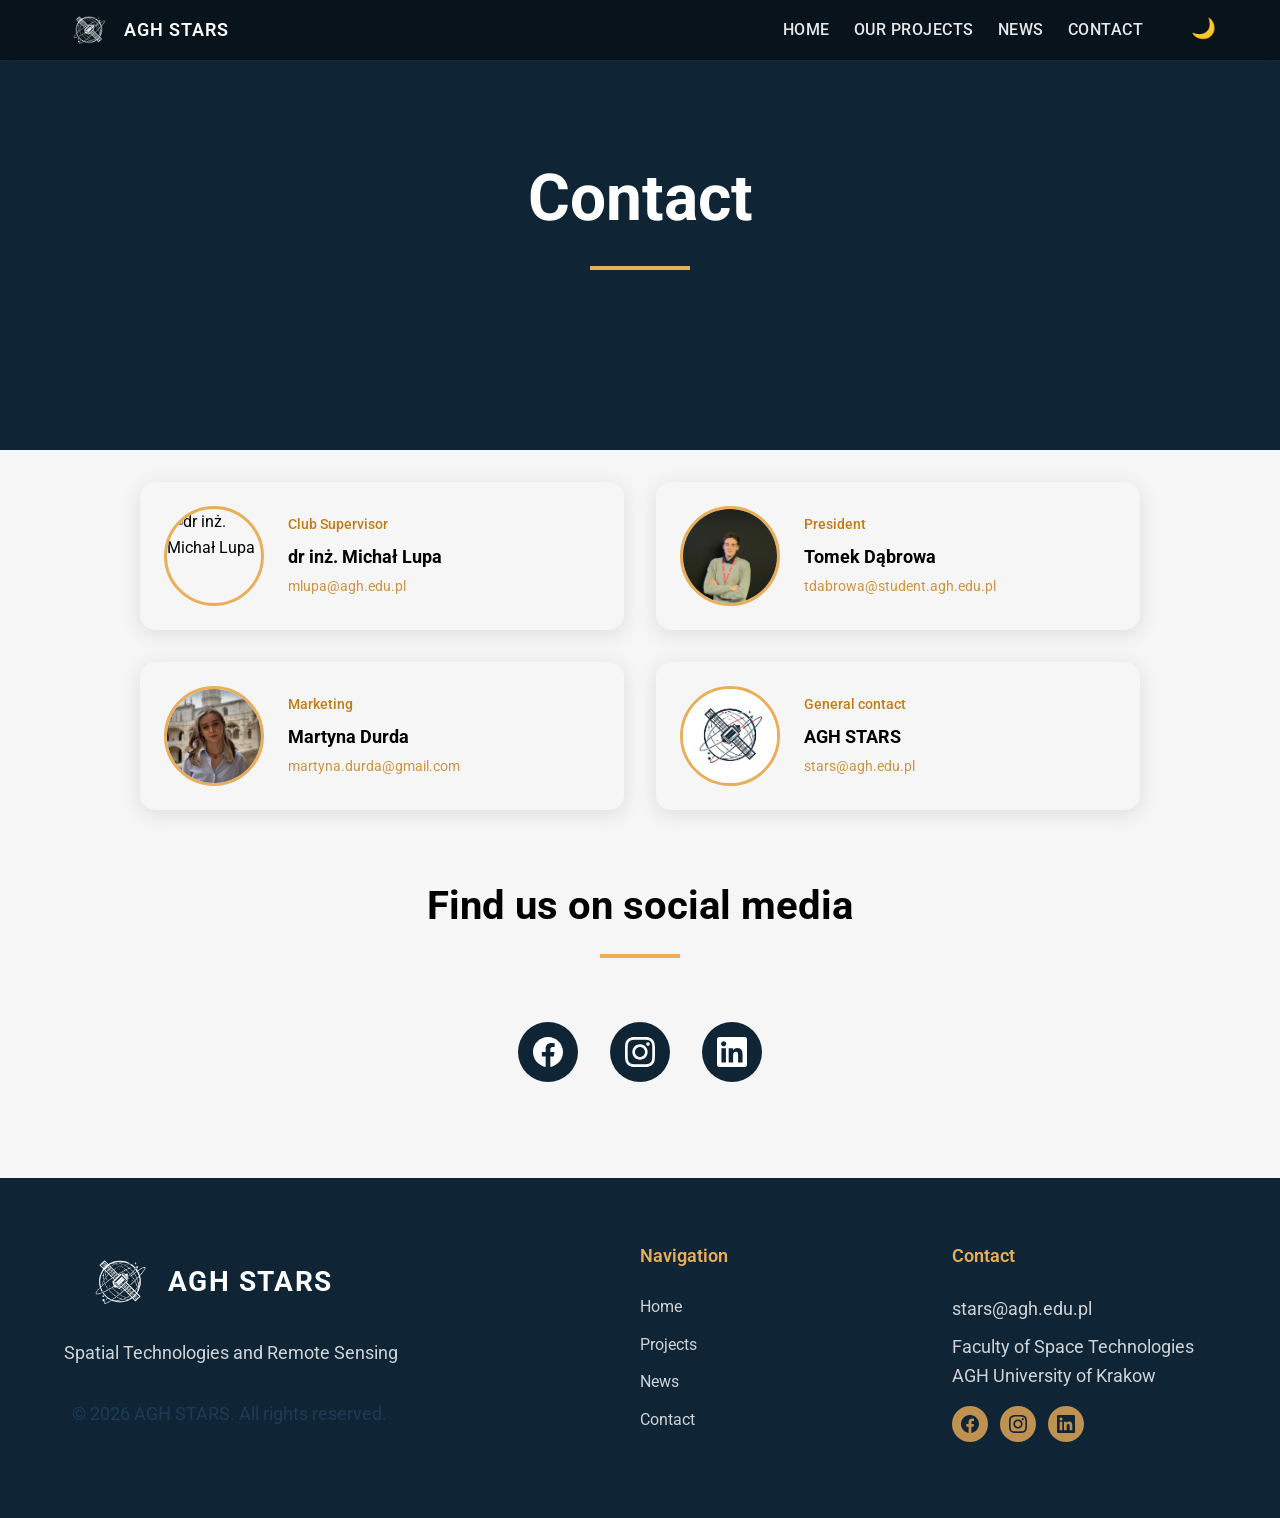
==== contact.html @ 2a40a163 "Initial commit" ====
<!DOCTYPE html>
<html lang="en">

<head>
    <meta charset="UTF-8">
    <meta name="viewport" content="width=device-width, initial-scale=1.0">
    <title>Contact - AGH STARS</title>
    <link rel="stylesheet" href="css/styles.css">
</head>

<body class="contact-page">
    <header class="header">
        <div class="container">
            <a href="index.html" class="logo">
                <img src="images/logo-transparent.png" alt="AGH STARS Logo">
                <span class="logo-text">AGH STARS</span>
            </a>
            <nav class="nav">
                <ul class="nav-links">
                    <li><a href="index.html">HOME</a></li>

                    <li class="dropdown">
                        <a href="projects.html" class="dropdown-trigger">OUR PROJECTS</a>
                        <ul class="dropdown-menu">
                            <li><a href="project-1.html">Cyanobacteria detection</a></li>
                            <li><a href="project-2.html">Ambulance access</a></li>
                            <li><a href="project-3.html">Bees and apiaries</a></li>
                            <li><a href="project-4.html">Precision agriculture</a></li>
                            <li><a href="project-5.html">Boat detection</a></li>
                            <li><a href="project-6.html">Water quality geoportal</a></li>
                        </ul>
                    </li>
                    <li><a href="news.html">NEWS</a></li>
                    <li><a href="contact.html" class="active">CONTACT</a></li>
                </ul>
                <div class="nav-controls">
                    <button class="theme-toggle" onclick="toggleTheme()" title="Toggle theme">🌙</button>
                </div>
                <button class="hamburger" onclick="toggleMenu()" aria-label="Menu">
                    <span></span>
                    <span></span>
                    <span></span>
                </button>
            </nav>
        </div>
    </header>

    <section class="hero" style="height: 50vh; min-height: 400px;">
        <video class="hero-video" autoplay muted loop playsinline>
            <source src="videos/1851190-uhd_2560_1440_25fps.mp4" type="video/mp4">
        </video>
        <div class="hero-overlay"></div>

        <div class="hero-content">
            <h1 class="hero-title">Contact</h1>
            <div class="hero-divider"></div>
        </div>
    </section>

    <section class="contact-section">
        <div class="container">


            <div class="contact-grid">
                <div class="contact-card">
                    <img src="images/ml_1.png" alt="dr inż. Michał Lupa">
                    <div class="contact-card-info">
                        <span class="role">Club Supervisor</span>
                        <h3>dr inż. Michał Lupa</h3>
                        <p><a href="mailto:mlupa@agh.edu.pl">mlupa@agh.edu.pl</a></p>
                    </div>
                </div>

                <div class="contact-card">
                    <img src="images/tomek-dąbrowa.jpg" alt="Tomek Dąbrowa">
                    <div class="contact-card-info">
                        <span class="role">President</span>
                        <h3>Tomek Dąbrowa</h3>
                        <p><a href="mailto:tdabrowa@student.agh.edu.pl">tdabrowa@student.agh.edu.pl</a></p>
                    </div>
                </div>

                <div class="contact-card">
                    <img src="images/martyna-durda.png" alt="Martyna Durda">
                    <div class="contact-card-info">
                        <span class="role">Marketing</span>
                        <h3>Martyna Durda</h3>
                        <p><a href="mailto:martyna.durda@gmail.com">martyna.durda@gmail.com</a></p>
                    </div>
                </div>

                <div class="contact-card">
                    <img src="images/logo-white.png" alt="AGH STARS">
                    <div class="contact-card-info">
                        <span class="role">General contact</span>
                        <h3>AGH STARS</h3>
                        <p><a href="mailto:stars@agh.edu.pl">stars@agh.edu.pl</a></p>
                    </div>
                </div>
            </div>

            <div class="section-title mt-3">
                <h2>Find us on social media</h2>
                <div class="divider"></div>
            </div>

            <div class="social-links" style="justify-content: center; gap: 2rem; margin-top: 2rem;">
                <a href="https://www.facebook.com/profile.php?id=61557929154534" target="_blank" title="Facebook"
                    style="width: 60px; height: 60px; background-color: var(--color-primary);">
                    <svg viewBox="0 0 24 24" style="width: 30px; height: 30px;">
                        <path
                            d="M24 12.073c0-6.627-5.373-12-12-12s-12 5.373-12 12c0 5.99 4.388 10.954 10.125 11.854v-8.385H7.078v-3.47h3.047V9.43c0-3.007 1.792-4.669 4.533-4.669 1.312 0 2.686.235 2.686.235v2.953H15.83c-1.491 0-1.956.925-1.956 1.874v2.25h3.328l-.532 3.47h-2.796v8.385C19.612 23.027 24 18.062 24 12.073z" />
                    </svg>
                </a>
                <a href="https://www.instagram.com/agh.stars/" target="_blank" title="Instagram"
                    style="width: 60px; height: 60px; background-color: var(--color-primary);">
                    <svg viewBox="0 0 24 24" style="width: 30px; height: 30px;">
                        <path
                            d="M12 2.163c3.204 0 3.584.012 4.85.07 3.252.148 4.771 1.691 4.919 4.919.058 1.265.069 1.645.069 4.849 0 3.205-.012 3.584-.069 4.849-.149 3.225-1.664 4.771-4.919 4.919-1.266.058-1.644.07-4.85.07-3.204 0-3.584-.012-4.849-.07-3.26-.149-4.771-1.699-4.919-4.92-.058-1.265-.07-1.644-.07-4.849 0-3.204.013-3.583.07-4.849.149-3.227 1.664-4.771 4.919-4.919 1.266-.057 1.645-.069 4.849-.069zm0-2.163c-3.259 0-3.667.014-4.947.072-4.358.2-6.78 2.618-6.98 6.98-.059 1.281-.073 1.689-.073 4.948 0 3.259.014 3.668.072 4.948.2 4.358 2.618 6.78 6.98 6.98 1.281.058 1.689.072 4.948.072 3.259 0 3.668-.014 4.948-.072 4.354-.2 6.782-2.618 6.979-6.98.059-1.28.073-1.689.073-4.948 0-3.259-.014-3.667-.072-4.947-.196-4.354-2.617-6.78-6.979-6.98-1.281-.059-1.69-.073-4.949-.073zm0 5.838c-3.403 0-6.162 2.759-6.162 6.162s2.759 6.163 6.162 6.163 6.162-2.759 6.162-6.163c0-3.403-2.759-6.162-6.162-6.162zm0 10.162c-2.209 0-4-1.79-4-4 0-2.209 1.791-4 4-4s4 1.791 4 4c0 2.21-1.791 4-4 4zm6.406-11.845c-.796 0-1.441.645-1.441 1.44s.645 1.44 1.441 1.44c.795 0 1.439-.645 1.439-1.44s-.644-1.44-1.439-1.44z" />
                    </svg>
                </a>
                <a href="https://www.linkedin.com/company/agh-stars/" target="_blank" title="LinkedIn"
                    style="width: 60px; height: 60px; background-color: var(--color-primary);">
                    <svg viewBox="0 0 24 24" style="width: 30px; height: 30px;">
                        <path
                            d="M20.447 20.452h-3.554v-5.569c0-1.328-.027-3.037-1.852-3.037-1.853 0-2.136 1.445-2.136 2.939v5.667H9.351V9h3.414v1.561h.046c.477-.9 1.637-1.85 3.37-1.85 3.601 0 4.267 2.37 4.267 5.455v6.286zM5.337 7.433c-1.144 0-2.063-.926-2.063-2.065 0-1.138.92-2.063 2.063-2.063 1.14 0 2.064.925 2.064 2.063 0 1.139-.925 2.065-2.064 2.065zm1.782 13.019H3.555V9h3.564v11.452zM22.225 0H1.771C.792 0 0 .774 0 1.729v20.542C0 23.227.792 24 1.771 24h20.451C23.2 24 24 23.227 24 22.271V1.729C24 .774 23.2 0 22.222 0h.003z" />
                    </svg>
                </a>
            </div>
        </div>
    </section>

    <footer class="footer">
        <div class="container">
            <div class="footer-content">
                <div class="footer-section">
                    <div class="footer-logo-section">
                        <img src="images/logo-transparent.png" alt="AGH STARS" class="footer-logo">
                        <span class="footer-logo-text">AGH STARS</span>
                    </div>
                    <p>Spatial Technologies and Remote Sensing</p>
                    <p class="footer-copyright">© 2026 AGH STARS. All rights reserved.</p>
                </div>

                <div class="footer-section">
                    <h4>Navigation</h4>
                    <a href="index.html">

                        Home
                    </a>
                    <a href="projects.html">

                        Projects
                    </a>
                    <a href="news.html">

                        News
                    </a>
                    <a href="contact.html">

                        Contact
                    </a>
                </div>

                <div class="footer-section">
                    <h4>Contact</h4>
                    <p>stars@agh.edu.pl</p>
                    <p>Faculty of Space Technologies<br>AGH University of Krakow</p>

                    <div class="social-links">
                        <a href="https://www.facebook.com/profile.php?id=61557929154534" target="_blank"
                            title="Facebook">
                            <svg viewBox="0 0 24 24">
                                <path
                                    d="M24 12.073c0-6.627-5.373-12-12-12s-12 5.373-12 12c0 5.99 4.388 10.954 10.125 11.854v-8.385H7.078v-3.47h3.047V9.43c0-3.007 1.792-4.669 4.533-4.669 1.312 0 2.686.235 2.686.235v2.953H15.83c-1.491 0-1.956.925-1.956 1.874v2.25h3.328l-.532 3.47h-2.796v8.385C19.612 23.027 24 18.062 24 12.073z" />
                            </svg>
                        </a>
                        <a href="https://www.instagram.com/agh.stars/" target="_blank" title="Instagram">
                            <svg viewBox="0 0 24 24">
                                <path
                                    d="M12 2.163c3.204 0 3.584.012 4.85.07 3.252.148 4.771 1.691 4.919 4.919.058 1.265.069 1.645.069 4.849 0 3.205-.012 3.584-.069 4.849-.149 3.225-1.664 4.771-4.919 4.919-1.266.058-1.644.07-4.85.07-3.204 0-3.584-.012-4.849-.07-3.26-.149-4.771-1.699-4.919-4.92-.058-1.265-.07-1.644-.07-4.849 0-3.204.013-3.583.07-4.849.149-3.227 1.664-4.771 4.919-4.919 1.266-.057 1.645-.069 4.849-.069zm0-2.163c-3.259 0-3.667.014-4.947.072-4.358.2-6.78 2.618-6.98 6.98-.059 1.281-.073 1.689-.073 4.948 0 3.259.014 3.668.072 4.948.2 4.358 2.618 6.78 6.98 6.98 1.281.058 1.689.072 4.948.072 3.259 0 3.668-.014 4.948-.072 4.354-.2 6.782-2.618 6.979-6.98.059-1.28.073-1.689.073-4.948 0-3.259-.014-3.667-.072-4.947-.196-4.354-2.617-6.78-6.979-6.98-1.281-.059-1.69-.073-4.949-.073zm0 5.838c-3.403 0-6.162 2.759-6.162 6.162s2.759 6.163 6.162 6.163 6.162-2.759 6.162-6.163c0-3.403-2.759-6.162-6.162-6.162zm0 10.162c-2.209 0-4-1.79-4-4 0-2.209 1.791-4 4-4s4 1.791 4 4c0 2.21-1.791 4-4 4zm6.406-11.845c-.796 0-1.441.645-1.441 1.44s.645 1.44 1.441 1.44c.795 0 1.439-.645 1.439-1.44s-.644-1.44-1.439-1.44z" />
                            </svg>
                        </a>
                        <a href="https://www.linkedin.com/company/agh-stars/" target="_blank" title="LinkedIn">
                            <svg viewBox="0 0 24 24">
                                <path
                                    d="M20.447 20.452h-3.554v-5.569c0-1.328-.027-3.037-1.852-3.037-1.853 0-2.136 1.445-2.136 2.939v5.667H9.351V9h3.414v1.561h.046c.477-.9 1.637-1.85 3.37-1.85 3.601 0 4.267 2.37 4.267 5.455v6.286zM5.337 7.433c-1.144 0-2.063-.926-2.063-2.065 0-1.138.92-2.063 2.063-2.063 1.14 0 2.064.925 2.064 2.063 0 1.139-.925 2.065-2.064 2.065zm1.782 13.019H3.555V9h3.564v11.452zM22.225 0H1.771C.792 0 0 .774 0 1.729v20.542C0 23.227.792 24 1.771 24h20.451C23.2 24 24 23.227 24 22.271V1.729C24 .774 23.2 0 22.222 0h.003z" />
                            </svg>
                        </a>
                    </div>
                </div>
            </div>
        </div>
    </footer>
    <script src="js/main.js"></script>
</body>

</html>
---- css/styles.css ----
@import url('https://fonts.googleapis.com/css2?family=Roboto:wght@300;400;500;700&display=swap');

:root {
    --color-accent: #EAAD58;
    --color-primary: #0F2434;
    --color-black: #000000;
    --color-white: #FFFFFF;
    --color-light-blue: #F6F6F6;
    --bg-color: #F6F6F6;
    --text-color: #000000;
    --card-bg: #FFFFFF;
    --header-bg: #0F2434;
    --footer-bg: #0F2434;
}

body.dark {
    --bg-color: #1A1A1A;
    --text-color: #FFFFFF;
    --card-bg: #2A2A2A;
}

* {
    margin: 0;
    padding: 0;
    box-sizing: border-box;
}

html {
    scroll-behavior: smooth;
    overflow-x: hidden;
}

body {
    font-family: 'Roboto', Arial, Helvetica, sans-serif;
    background-color: var(--bg-color);
    color: var(--text-color);
    line-height: 1.6;
    min-height: 100vh;
    overflow-x: hidden;
}

a {
    text-decoration: none;
    color: inherit;
}

ul {
    list-style: none;
}

img {
    max-width: 100%;
    height: auto;
}

.container {
    max-width: 1500px;
    margin: 0 auto;
    padding: 0 5%;
}

/* Header */

.header {
    position: fixed;
    top: 0;
    left: 0;
    right: 0;

    background: rgba(0, 0, 0, 0.45);
    backdrop-filter: blur(10px);
    -webkit-backdrop-filter: blur(10px);

    z-index: 1000;

    border-bottom: 1px solid rgba(255, 255, 255, 0.08);
}

.header .container {
    display: flex;
    justify-content: space-between;
    align-items: center;
    max-width: 100%;
    padding: 0 5%;
    height: 60px;
}

.logo {
    display: flex;
    align-items: center;
    gap: 0.6rem;
}

.logo-text {
    font-size: 1.1rem;
    font-weight: 600;
    letter-spacing: 1px;
    color: #FFFFFF;
    text-transform: uppercase;
    white-space: nowrap;
}

.logo img {
    height: 50px;
}

.nav {
    display: flex;
    align-items: center;
    gap: 3rem;
    margin-left: auto;
}

.nav-links {
    display: flex;
    gap: 1.5rem;
}

.nav-links a {
    color: rgba(255, 255, 255, 0.9);
    font-weight: 500;
    letter-spacing: 0.5px;
}

.nav-links a:hover {
    color: #EAAD58;
}


.nav-controls {
    display: flex;
    align-items: center;
    gap: 1rem;
    margin-left: auto;
}

.theme-toggle {
    background: none;
    border: none;
    color: #FFFFFF;
    padding: 0;
    cursor: pointer;
    display: flex;
    align-items: center;
    justify-content: center;
    font-size: 20px;
    margin-bottom: 5px;
}

.hamburger {
    display: none;
    flex-direction: column;
    gap: 5px;
    background: none;
    border: none;
    cursor: pointer;
    margin-right: 1rem;
}

.hamburger span {
    display: block;
    width: 25px;
    height: 3px;
    background-color: #FFFFFF;
}

/* Hero */
.hero {
    position: relative;
    height: 100vh;
    overflow: hidden;
    background-color: #0F2434;
}

.hero-video {
    position: absolute;
    top: 0;
    left: 0;
    width: 100%;
    height: 100%;
    object-fit: cover;
    z-index: 1;
}

.hero-content {
    position: absolute;
    bottom: 3rem;
    right: 3rem;
    z-index: 3;
    text-align: right;
    color: #FFFFFF;
}

body[data-project] .hero-content {
    position: relative;
    height: 100%;
    display: flex;
    flex-direction: column;
    align-items: center;
    justify-content: center;
    bottom: auto;
    right: auto;
    text-align: center;
    max-width: 720px;
    margin: 0 auto;
    padding: 0 1rem;
}

body.contact-page .hero-content {
    position: relative;
    height: 100%;
    display: flex;
    flex-direction: column;
    align-items: center;
    justify-content: center;
    bottom: auto;
    right: auto;
    text-align: center;
    max-width: 720px;
    margin: 0 auto;
    padding: 0 1rem;
}

.hero-title {
    font-size: 4rem;
    font-weight: 700;
    margin-bottom: 1rem;
    color: #FFFFFF;
}

.hero-subtitle {
    font-size: 18px;
    font-weight: 300;
    margin-bottom: 2rem;
    color: #FFFFFF;
}

.hero-divider {
    width: 100px;
    height: 4px;
    background-color: #EAAD58;
    margin: 0 auto 2rem;
}

.scroll-indicator {
    position: absolute;
    bottom: 2rem;
    left: 50%;
    transform: translateX(-50%);
    color: #FFFFFF;
    font-size: 2rem;
    z-index: 3;
    animation: bounce 2s infinite;
}

@keyframes bounce {

    0%,
    20%,
    50%,
    80%,
    100% {
        transform: translateX(-50%) translateY(0);
    }

    40% {
        transform: translateX(-50%) translateY(-10px);
    }
}

/* Buttons */

.btn {
    display: inline-block;
    padding: 1rem 2rem;
    border-radius: 25px;
    font-weight: 500;
    cursor: pointer;
    border: none;
    font-size: 1rem;
}

.btn-primary {
    background-color: #EAAD58;
    color: #000000;
}

.btn-primary:hover {
    background-color: #d49a4a;
}

.btn-outline {
    background: transparent;
    border: 2px solid #EAAD58;
    color: #EAAD58;
}

.btn-outline:hover {
    background-color: #EAAD58;
    color: #000000;
}

/* Sekcje */

.section {
    padding: 4rem 0;
    background-color: var(--bg-color);
    color: var(--text-color);
}

.section-dark {
    background-color: #1A1A1A;
    color: #FFFFFF;
}

.section-light-blue {
    background-color: #F6F6F6;
}

body.dark .section-light-blue {
    background-color: #1A1A1A;
}

.section-title {
    text-align: center;
    margin-bottom: 4rem;
}

.section-title h2 {
    font-size: 2.5rem;
    font-weight: 700;
    margin-bottom: 0.5rem;
}

.section-title p {
    color: #EAAD58;
    font-weight: 500;
    margin-bottom: 0.5rem;
}

.divider {
    width: 80px;
    height: 4px;
    background-color: #EAAD58;
    margin: 1rem auto 0;
}

/* Sekcja about  */

.about-content {
    display: grid;
    grid-template-columns: 1fr 1.2fr;
    gap: 4rem;
    align-items: center;
    margin-top: 3rem;
}

.about-text {
    max-width: 663px;
    font-size: 20px;
}

.about-text p {
    color: var(--text-color);
}

.about-lead {
    font-size: 30px;
    font-weight: 500;
    margin-bottom: 1.5rem;
    color: var(--text-color);
}

.highlight {
    color: #EAAD58;
    font-weight: 700;
}

.about-image {
    margin-top: 2rem;
}

.about-img-rounded {
    width: 100%;
    border-radius: 25px;
}

@media (max-width: 768px) {
    .container {
        padding: 0 2rem;
    }

    .hero-content {
        right: 2rem;
        left: 2rem;
        bottom: 2rem;
    }

    body[data-project] .hero-content,
    body.contact-page .hero-content {
        right: auto;
        left: auto;
        padding: 0 2.5rem;
    }

    #our-projects .container {
        padding: 0;
    }

    .about-content {
        display: flex;
        flex-direction: column;
        align-items: center;
        text-align: center;
        gap: 2rem;
    }

    .section-title {
        text-align: center;
    }

    .about-text {
        max-width: 100%;
        order: 2;
    }

    .about-lead {
        font-size: 24px;
        line-height: 1.4;
    }

    .about-image {
        width: 100%;
        max-width: 400px;
        margin: 0 auto;
        order: 1;
    }

    .about-text p {
        margin-left: auto;
        margin-right: auto;
    }
}

.dropdown {
    position: relative;
}

.dropdown-menu {
    display: none;
    position: absolute;
    top: 100%;
    left: 50%;
    transform: translateX(-50%);
    background-color: #000000;
    min-width: 240px;
    border-radius: 25px;
    padding: 15px 0 20px 0;
    list-style: none;
    z-index: 1000;

    background-color: rgba(0, 0, 0, 0.7);
    backdrop-filter: blur(10px);
    border: 1px solid rgba(255, 255, 255, 0.2);
    box-shadow: 0 0 20px rgba(100, 149, 237, 0.4);
}

.dropdown:hover .dropdown-menu {
    display: block;
}

.dropdown-menu li a {
    color: white !important;
    font-size: 14px !important;
    padding: 10px 20px;
    display: block;
    text-align: center;
    text-transform: none;
    border-bottom: 1px solid rgba(255, 255, 255, 0.1);
}

.dropdown-menu li:last-child a {
    border-bottom: none;
}

.dropdown-menu::before {
    content: "";
    position: absolute;
    top: -10px;
    left: 50%;
    transform: translateX(-50%);
    border-left: 10px solid transparent;
    border-right: 10px solid transparent;
    border-bottom: 10px solid #000000;
    filter: drop-shadow(0 -2px 5px rgba(100, 149, 237, 0.4));
}

.dropdown-menu li a:hover {
    color: #EAAD58 !important;
    background-color: rgba(255, 255, 255, 0.05);
}

/* Cards */

.cards-grid {
    display: grid;
    grid-template-columns: repeat(auto-fit, minmax(300px, 400px));
    gap: 2rem;
    justify-items: center;
    justify-content: center;
}

@media (max-width: 768px) {
    .cards-grid {

        justify-items: center;
    }

    .contact-card {
        width: 100%;
    }

    #our-projects .cards-grid {
        padding: 0 2rem;
    }
}

.card {
    background-color: var(--card-bg);
    border-radius: 15px;
    overflow: hidden;
    box-shadow: 0 4px 20px rgba(0, 0, 0, 0.1);
}

.card-image {
    width: 100%;
    height: 200px;
    object-fit: cover;
}

.card-content {
    padding: 1rem;
}

.card-title {
    font-size: 1.25rem;
    font-weight: 700;
    margin-bottom: 0.5rem;
    color: var(--text-color);
}

.card-text {
    color: var(--text-color);
    opacity: 0.8;
    margin-bottom: 1rem;
}

.card-link {
    color: #EAAD58;
    font-weight: 500;
}

.card-link:hover {
    text-decoration: underline;
}

/* Team */

.team-grid {
    display: grid;
    grid-template-columns: repeat(auto-fit, minmax(250px, 1fr));
    gap: 2rem;
}

.team-card {
    text-align: center;
    padding: 2rem;
}

.team-photo {
    width: 150px;
    height: 150px;
    border-radius: 50%;
    object-fit: cover;
    margin-bottom: 1rem;
    border: 4px solid #EAAD58;
}

.team-name {
    font-size: 1.25rem;
    font-weight: 700;
    margin-bottom: 0.5rem;
}

.team-role {
    color: #EAAD58;
    font-weight: 500;
}


.cta-section {
    text-align: center;
    padding: 5rem 0;
    background: linear-gradient(135deg, #0F2434 0%, #1a3a52 100%);
    color: #FFFFFF;
}

.cta-section h2 {
    font-size: 2.5rem;
    margin-bottom: 1rem;
}

.cta-section p {
    font-size: 1.2rem;
    margin-bottom: 2rem;
    opacity: 0.9;
    max-width: 600px;
    margin-left: auto;
    margin-right: auto;
}

.btn-white {
    background-color: #FFFFFF;
    color: #0F2434;
    padding: 1rem 2.5rem;
    border-radius: 25px;
    font-weight: 600;
    display: inline-block;
    transition: all 0.3s ease;
}

.btn-white:hover {
    background-color: #EAAD58;
    color: #000000;
}

/* Footer */

.footer {
    background-color: #0F2434;
    color: #FFFFFF;
    padding: 4rem 0 2rem;
}

.footer-content {
    display: grid;
    grid-template-columns: 2fr 1fr 1fr;
    gap: 3rem;
    margin-bottom: 2rem;
    align-items: start;
}

.footer-logo {
    width: 80px;
    height: auto;
}

.footer-logo-section {
    display: flex;
    align-items: center;
    justify-content: flex-start;
    gap: 0.5rem;
    margin-bottom: 1rem;
}

.footer-logo-section img {
    width: 80px;
    height: auto;
    margin-left: 1rem;
}

.footer-logo-text {
    color: #FFFFFF;
    font-weight: 700;
    font-size: 1.75rem;
    letter-spacing: 0.05em;
}

.footer-section h4 {
    font-size: 1.1rem;
    margin-bottom: 1.5rem;
    color: #EAAD58;
    font-weight: 600;
}

.footer-section p {
    opacity: 0.8;
    line-height: 1.6;
    margin-bottom: 0.5rem;
    font-size: 1.15rem;
}

.footer-copyright {
    color: #20425d;
    margin-top: 2rem;
    padding-top: 1rem;
    padding-left: 0.5rem;
}

.footer-copyright {
    margin-top: 1rem;
    padding-top: 1rem;
}

.footer-section a {
    color: #FFFFFF;
    opacity: 0.8;
    transition: all 0.3s ease;
    display: block;
    margin-bottom: 0.75rem;
}

.footer-section a:hover {
    opacity: 1;
    color: #EAAD58;
}

.footer-bottom {
    text-align: center;
    padding-top: 2rem;
    border-top: 1px solid rgba(255, 255, 255, 0.1);
    opacity: 0.7;
}

.social-links {
    display: flex;
    gap: 0.75rem;
    margin-top: 1rem;
}

.social-links a {
    display: inline-flex;
    align-items: center;
    justify-content: center;
    width: 36px;
    height: 36px;
    background-color: #EAAD58;
    border-radius: 50%;
    transition: all 0.3s ease;
}

.social-links a svg {
    width: 18px;
    height: 18px;
    fill: #0F2434;
}

.social-links a:hover {
    background-color: #FFFFFF;
    transform: scale(1.1);
}

.social-links a:hover svg {
    fill: #0F2434;
}

@media (max-width: 768px) {
    .footer-content {
        grid-template-columns: 1fr;
        text-align: center;
    }

    .footer-logo-section {
        justify-content: center;
    }

    .footer-logo-section img {
        margin-left: 0;
    }

    .social-links {
        justify-content: center;
    }
}

/* Header na podstrony */

.page-header {
    padding-top: 100px;
    padding-bottom: 4rem;
    background-color: #0F2434;
    color: #FFFFFF;
    text-align: center;
}

.page-header h1 {
    font-size: 3rem;
    margin-bottom: 1rem;
}

.page-header p {
    font-size: 1.2rem;
    opacity: 0.9;
}

/* News */

.news-list {
    padding: 2rem 0 6rem;
    margin-top: 70px;
}

.news-card {
    background-color: var(--card-bg);
    border-radius: 15px;
    overflow: hidden;
    box-shadow: 0 4px 20px rgba(0, 0, 0, 0.1);
    transition: all 0.3s ease;
}

.news-card:hover {
    transform: translateY(-5px);
    box-shadow: 0 10px 40px rgba(234, 173, 88, 0.3);
}

.news-slider .news-card {
    width: 100%;
    max-width: 400px;
    background: #2A2A2A;
    position: relative;
    display: block;
    text-decoration: none;
    transition: all 0.3s ease;
}

.news-slider .news-card:hover {
    transform: translateY(-5px);
}

.news-card__image {
    aspect-ratio: 400 / 270;
    overflow: hidden;
}

.news-card__image img {
    width: 100%;
    height: 100%;
    object-fit: cover;
    object-position: center;
    transition: transform 0.3s ease;
}

.news-slider .news-card:hover .news-card__image img {
    transform: scale(1.05);
}

.news-card__overlay {
    display: flex;
    flex-direction: column;
    gap: 20px;
    padding: 30px 20px;
}

.news-card__date {
    color: #EAAD58;
    font-size: 14px;
    font-weight: 500;
    margin: 0;
}

.news-card__title {
    font-size: 20px;
    font-weight: 600;
    color: #FFFFFF;
    margin: 0;
}

.news-card__text {
    font-size: 16px;
    font-weight: 300;
    color: #FFFFFF;
    opacity: 0.7;
    line-height: 1.5;
    margin: 0;
}

.news-slider__slide:not(.swiper-slide-active) .news-card__title,
.news-slider__slide:not(.swiper-slide-active) .news-card__text {
    max-height: 0;
    opacity: 0;
    overflow: hidden;
    transition: max-height 0.6s ease-in;
}

.news-slider__slide.swiper-slide-active .news-card {
    box-shadow: 0 10px 40px rgba(234, 173, 88, 0.3);
}

.news-card-image {
    width: 100%;
    height: 200px;
    object-fit: cover;
}

.news-card-content {
    padding: 1.5rem;
}

.news-card-date {
    background-color: rgba(234, 173, 88, 0.2);
    color: #EAAD58;
    padding: 4px 12px;
    border-radius: 15px;
    font-size: 12px;
    font-weight: 500;
    display: inline-block;
    margin-bottom: 0.5rem;
}

.news-detail {
    max-width: 800px;
    margin: 0 auto;
    padding: 2rem 1rem 6rem;
    margin-top: 70px;
}

.news-detail-date {
    color: #EAAD58;
    margin-bottom: 1rem;
}

.news-detail h1 {
    font-size: 2.5rem;
    margin-bottom: 2rem;
    color: var(--text-color);
}

.news-detail-content p {
    margin-bottom: 1rem;
    font-size: 1.1rem;
}

/* Contact */

.contact-section {
    padding: 2rem 0 6rem;
}

.contact-grid {
    display: grid;
    grid-template-columns: repeat(auto-fit, minmax(350px, 1fr));
    gap: 2rem;
    max-width: 1000px;
    margin: 0 auto;
}

.contact-card {
    border-radius: 15px;
    padding: 1.5rem;
    display: flex;
    align-items: center;
    gap: 1.5rem;
    box-shadow: 0 4px 20px rgba(0, 0, 0, 0.1);
    transition: all 0.3s ease;
}

.contact-card:hover {
    box-shadow: 0 10px 40px rgba(234, 173, 88, 0.3);
}

.contact-card img {
    width: 100px;
    height: 100px;
    border-radius: 50%;
    object-fit: cover;
    border: 3px solid #EAAD58;
    flex-shrink: 0;
}

.contact-card-info {
    flex: 1;
    text-align: left;
}

.contact-card h3 {
    font-size: 1.1rem;
    margin-bottom: 0.25rem;
    color: var(--text-color);
}

.contact-card .role {
    color: #c57b13;
    font-weight: 500;
    font-size: 0.85rem;
    display: block;
    margin-bottom: 0.5rem;
}

.contact-card p {
    color: var(--text-color);
    opacity: 0.8;
    font-size: 0.9rem;
}

.contact-card p a {
    color: #c57b13;
    text-decoration: none;
}

.contact-card p a:hover {
    text-decoration: underline;
}

@media (max-width: 480px) {
    .contact-grid {
        display: grid;
        grid-template-columns: repeat(auto-fit, minmax(250px, 1fr));
        gap: 2rem;
        margin: 0 auto;
        justify-items: center;
        justify-content: center;
    }

    .contact-card {
        flex-direction: column;
        text-align: center;
        padding: 1.25rem;
        gap: 1rem;
    }

    .contact-card img {
        width: 80px;
        height: 80px;
    }

    .contact-card-info {
        text-align: center;
    }
}

.contact-social {
    text-align: center;
    margin-top: 4rem;
}

.contact-social h3 {
    font-size: 1.5rem;
    margin-bottom: 1.5rem;
    color: var(--text-color);
}

.contact-page .contact-social .social-links {
    justify-content: center;
}

.contact-page section .social-links a svg path {
    fill: #FFFFFF;
}

.contact-page section .social-links a:hover svg path {
    fill: #FFFFFF;
}


.view-all {
    text-align: center;
    margin-top: 4rem;
}

/* Responsywne */

@media (max-width: 768px) {
    .nav-links {
        position: absolute;
        top: 100%;
        left: 0;
        right: 0;
        background-color: rgba(0, 0, 0, 0.45);
        text-shadow: 1px 1px 2px black, 0 0 5px black;

        backdrop-filter: blur(10px);
        -webkit-backdrop-filter: blur(10px);

        flex-direction: column;
        padding: 1rem;
        display: none;

        border-top: 1px solid rgba(255, 255, 255, 0.1);
    }

    .nav-links.active {
        display: flex;
    }

    .nav-links a {
        padding: 1rem;
        border-bottom: 1px solid rgba(255, 255, 255, 0.1);
    }

    .hamburger {
        display: flex;
    }

    .hero-title {
        font-size: 2.5rem;
    }

    .hero-subtitle {
        font-size: 1.2rem;
    }

    .scroll-indicator {
        display: none;
    }

    .section-title h2 {
        font-size: 2rem;
    }

    .footer-content {
        grid-template-columns: 1fr;
        text-align: center;
    }

    .social-links {
        justify-content: center;
    }

    .project-hero h1 {
        font-size: 2rem;
    }

    .news-detail h1 {
        font-size: 1.8rem;
    }
}


.text-center {
    text-align: center;
}

.mt-1 {
    margin-top: 1rem;
}

.mt-2 {
    margin-top: 2rem;
}

.mt-3 {
    margin-top: 4rem;
}

.mb-1 {
    margin-bottom: 1rem;
}

.mb-2 {
    margin-bottom: 2rem;
}

.mb-3 {
    margin-bottom: 4rem;
}


.about-section .section-title {
    opacity: 0;
    transform: scale(0.8);
    animation: popUpTitle 0.6s ease-out forwards;
}

@keyframes popUpTitle {
    0% {
        opacity: 0;
        transform: scale(0.8);
    }

    60% {
        transform: scale(1.05);
    }

    100% {
        opacity: 1;
        transform: scale(1);
    }
}

.about-section .about-image {
    opacity: 0;
    transform: translateX(-50px) scale(0.9);
    animation: slideInLeft 0.8s ease-out 0.3s forwards;
}

@keyframes slideInLeft {
    0% {
        opacity: 0;
        transform: translateX(-50px) scale(0.9);
    }

    100% {
        opacity: 1;
        transform: translateX(0) scale(1);
    }
}

.about-section .about-text {
    opacity: 0;
    transform: translateX(50px);
    animation: slideInRight 0.8s ease-out 0.5s forwards;
}

@keyframes slideInRight {
    0% {
        opacity: 0;
        transform: translateX(50px);
    }

    100% {
        opacity: 1;
        transform: translateX(0);
    }
}

.about-section .section-title .divider {
    width: 0;
    height: 4px;
    background-color: #EAAD58;
    margin: 1rem auto 0;
    display: block;
    animation: expandDivider 0.6s ease-out 0.6s forwards;
}

@keyframes expandDivider {
    0% {
        width: 0;
        opacity: 1;
    }

    100% {
        width: 80px;
        opacity: 1;
    }
}

.about-section.animate-on-scroll .section-title,
.about-section.animate-on-scroll .about-image,
.about-section.animate-on-scroll .about-text {
    animation: none;
    opacity: 0;
}

.about-section.animate-on-scroll .section-title .divider {
    animation: none;
    width: 0;
    opacity: 1;
}

.about-section.animate-on-scroll.in-view .section-title {
    animation: popUpTitle 0.6s ease-out forwards;
}

.about-section.animate-on-scroll.in-view .about-image {
    animation: slideInLeft 0.8s ease-out 0.3s forwards;
}

.about-section.animate-on-scroll.in-view .about-text {
    animation: slideInRight 0.8s ease-out 0.5s forwards;
}

.about-section.animate-on-scroll.in-view .section-title .divider {
    animation: expandDivider 0.6s ease-out 0.6s forwards;
}

@media (max-width: 768px) {
    .about-section .about-image {
        animation: popUpScale 0.8s ease-out 0.3s forwards;
    }

    .about-section .about-text {
        animation: popUpScale 0.8s ease-out 0.5s forwards;
        transform: scale(0.9);
    }

    @keyframes popUpScale {
        0% {
            opacity: 0;
            transform: scale(0.9);
        }

        100% {
            opacity: 1;
            transform: scale(1);
        }
    }

    .about-section.animate-on-scroll.in-view .about-image,
    .about-section.animate-on-scroll.in-view .about-text {
        animation: popUpScale 0.8s ease-out 0.3s forwards;
    }
}


.projects-section .section-title {
    opacity: 0;
    transform: scale(0.8);
    animation: popUpTitle 0.6s ease-out forwards;
}


.projects-section .section-title .divider {
    width: 0;
    height: 4px;
    background-color: #EAAD58;
    margin: 1rem auto 0;
    display: block;
    animation: expandDivider 0.6s ease-out 0.6s forwards;
}

.projects-section .cards-grid {
    opacity: 0;
    transform: translateY(30px);
    animation: fadeInUp 0.8s ease-out 0.4s forwards;
}

@keyframes fadeInUp {
    0% {
        opacity: 0;
        transform: translateY(30px);
    }

    100% {
        opacity: 1;
        transform: translateY(0);
    }
}

.projects-section .view-all {
    opacity: 0;
    transform: scale(0.9);
    animation: fadeInScale 0.6s ease-out 0.8s forwards;
}

@keyframes fadeInScale {
    0% {
        opacity: 0;
        transform: scale(0.9);
    }

    100% {
        opacity: 1;
        transform: scale(1);
    }
}

.projects-section.animate-on-scroll .section-title,
.projects-section.animate-on-scroll .cards-grid,
.projects-section.animate-on-scroll .view-all {
    animation: none;
    opacity: 0;
}

.projects-section.animate-on-scroll .section-title .divider {
    animation: none;
    width: 0;
    opacity: 1;
}

.projects-section.animate-on-scroll.in-view .section-title {
    animation: popUpTitle 0.6s ease-out forwards;
}

.projects-section.animate-on-scroll.in-view .section-title .divider {
    animation: expandDivider 0.6s ease-out 0.6s forwards;
}

.projects-section.animate-on-scroll.in-view .cards-grid {
    animation: fadeInUp 0.8s ease-out 0.4s forwards;
}

.projects-section.animate-on-scroll.in-view .view-all {
    animation: fadeInScale 0.6s ease-out 0.8s forwards;
}

/* Slider*/

.swiper {
    -webkit-user-select: none;
    -ms-user-select: none;
    user-select: none;
}

.projects-slider {
    padding-inline: 60px;
    position: relative;
    overflow: visible;
}

.projects-slider__slider {
    overflow: visible;
}

.projects-slider__wrapper {
    display: flex;
}

.projects-slider__slide {
    margin-top: 30px;
    display: flex;
    align-items: center;
    min-height: 600px;
    transition: all 0.3s ease;
}

.news-slider {
    padding-inline: 60px;
    position: relative;
    overflow: visible;
}

.news-slider__slider {
    overflow: visible;
}

.news-slider__wrapper {
    display: flex;
}

.news-slider__slide {
    margin-top: 30px;
    display: flex;
    align-items: center;
    min-height: 400px;
    transition: all 0.3s ease;
}

.slider-nav {
    display: flex;
    justify-content: space-between;
    align-items: center;
    width: 100%;
    position: absolute;
    top: 50%;
    left: 0;
    translate: 0 -50%;
    z-index: 1;
    pointer-events: none;
}

.slider-nav__item {
    display: flex;
    align-items: center;
    justify-content: center;
    aspect-ratio: 1;
    width: 48px;
    height: 48px;
    pointer-events: auto;
    cursor: pointer;
    transition: all 0.3s ease-out;
    background-color: rgba(234, 173, 88, 0.2);
    border-radius: 50%;
}

.slider-nav__item.disabled {
    cursor: default;
    opacity: 0.3;
}

.slider-nav__item path {
    stroke: #EAAD58;
}

.slider-nav__item:hover:not(.disabled) {
    background-color: rgba(234, 173, 88, 0.4);
    transform: scale(1.1);
}

.slider-pagination {
    display: flex;
    align-items: center;
    justify-content: center;
    flex-wrap: wrap;
    gap: 8px;
    padding-top: 40px;
}

.swiper-pagination-lock {
    display: none !important;
}

.slider-pagination__item {
    width: 8px;
    height: 8px;
    border-radius: 99px;
    background: #EAAD58;
    transition: all 0.3s ease-out;
    opacity: 0.3;
    cursor: pointer;
}

.slider-pagination__item.active {
    width: 30px;
    opacity: 1;
}

/* Project Card */
.projects-slider__slide {
    height: auto;
    transition: all 0.3s ease;
}

.projects-slider__slide:not(.swiper-slide-active) {
    opacity: 0.5;
    transform: scale(0.9);
}

.project-card {
    width: 100%;
    max-width: 400px;
    margin: 0 auto;
    background: #2A2A2A;
    border-radius: 15px;
    position: relative;
    overflow: hidden;
    display: block;
    text-decoration: none;
    transition: all 0.3s ease;
    box-shadow: 0 4px 15px rgba(0, 0, 0, 0.15);
}

.section-dark #our-projects .project-card {
    background: #2A2A2A;
    box-shadow: 0 4px 15px rgba(0, 0, 0, 0.15);
}

#our-projects:not(.section-dark) .project-card {
    background: #FFFFFF;
    box-shadow: 0 4px 15px rgba(128, 128, 128, 0.2);
}

body.dark #our-projects .project-card {
    background: #2A2A2A;
    box-shadow: 0 4px 15px rgba(0, 0, 0, 0.15);
}

section-dark #our-projects .project-card {
    background: #2A2A2A;
    box-shadow: 0 4px 15px rgba(0, 0, 0, 0.15);
}

.project-card:hover {
    transform: translateY(-5px);
    box-shadow: 0 10px 40px rgba(234, 173, 88, 0.3);
}

#our-projects .project-card:hover {
    box-shadow: 0 10px 40px rgba(234, 173, 88, 0.4);
}

body.dark #our-projects .project-card:hover {
    box-shadow: 0 10px 40px rgba(234, 173, 88, 0.4);
}

.section-dark #our-projects .project-card:hover {
    box-shadow: 0 10px 40px rgba(234, 173, 88, 0.3);
}

.project-card__image {
    aspect-ratio: 400 / 270;
    overflow: hidden;
}

.project-card__video {
    width: 100%;
    height: 100%;
    object-fit: cover;
    display: block;
}

.project-card__image img {
    width: 100%;
    height: 100%;
    object-fit: cover;
    object-position: center;
    transition: transform 0.3s ease;
}

.project-card:hover .project-card__image img {
    transform: scale(1.05);
}

.project-card__overlay {
    display: flex;
    flex-direction: column;
    gap: 20px;
    padding: 30px 20px;
}

.project-card__tags {
    display: flex;
    gap: 8px;
    flex-wrap: wrap;
    max-height: 50px;
    overflow: hidden;
    transition: max-height 0.6s ease-in;
}

.tag {
    background-color: rgba(234, 173, 88, 0.2);
    color: #EAAD58;
    padding: 4px 12px;
    border-radius: 15px;
    font-size: 12px;
    font-weight: 500;
}

.project-card__title {
    font-size: 20px;
    font-weight: 600;
    color: #FFFFFF;
    margin-bottom: 8px;
}

.section-dark #our-projects .project-card__title {
    color: #FFFFFF;
}

#our-projects:not(.section-dark) .project-card__title {
    color: #000000;
}

body.dark #our-projects .project-card__title {
    color: #FFFFFF;
}

.section-dark #our-projects .project-card__text {
    color: #FFFFFF;
    opacity: 0.7;
}

.project-card__text {
    font-size: 16px;
    font-weight: 300;
    color: #FFFFFF;
    opacity: 0.7;
    line-height: 1.5;
}

#our-projects:not(.section-dark) .project-card__text {
    color: #000000;
    opacity: 0.7;
}

body.dark #our-projects .project-card__text {
    color: #FFFFFF;
}

.project-card__btn {
    display: flex;
    align-items: center;
    gap: 8px;
    font-weight: 500;
    font-size: 16px;
    color: #EAAD58;
    max-height: 50px;
    overflow: hidden;
    transition: max-height 0.6s ease-in;
}

.project-card__arrow {
    display: inline-block;
    transition: transform 0.3s ease;
}

.project-card:hover .project-card__arrow {
    transform: translateX(5px);
}

.projects-slider__slide:not(.swiper-slide-active) .project-card__tags,
.projects-slider__slide:not(.swiper-slide-active) .project-card__btn {
    max-height: 0;
    opacity: 0;
}

.projects-slider__slide.swiper-slide-active .project-card {
    box-shadow: 0 10px 40px rgba(234, 173, 88, 0.3);
}

@media screen and (max-width: 768px) {
    #our-projects {
        overflow: hidden;
    }

    .projects-slider {
        padding: 0;
    }

    .slider-nav {
        display: none;
    }

    .projects-slider .swiper {
        padding: 0 10%;
    }

    .projects-slider__slide:not(.swiper-slide-active) {
        opacity: 0.6;
        transform: scale(0.9);
    }

    .projects-slider__slide.swiper-slide-active {
        transform: scale(1);
    }
}

@media screen and (min-width: 769px) and (max-width: 1024px) {
    .projects-slider {
        padding-inline: 40px;
    }
}

.news-section.animate-on-scroll .section-title,
.news-section.animate-on-scroll .news-grid,
.news-section.animate-on-scroll .view-all {
    opacity: 0;
    animation: none;
}

.news-section.animate-on-scroll .section-title .divider {
    width: 0;
    animation: none;
}

.news-section.animate-on-scroll.in-view .section-title {
    animation: popUpTitle 0.6s ease-out forwards;
}

.news-section.animate-on-scroll.in-view .section-title .divider {
    animation: expandDivider 0.6s ease-out 0.6s forwards;
}

.news-section.animate-on-scroll.in-view .news-grid {
    animation: fadeInUp 0.8s ease-out 0.4s forwards;
}

.news-section.animate-on-scroll.in-view .view-all {
    animation: fadeInScale 0.6s ease-out 0.8s forwards;
}
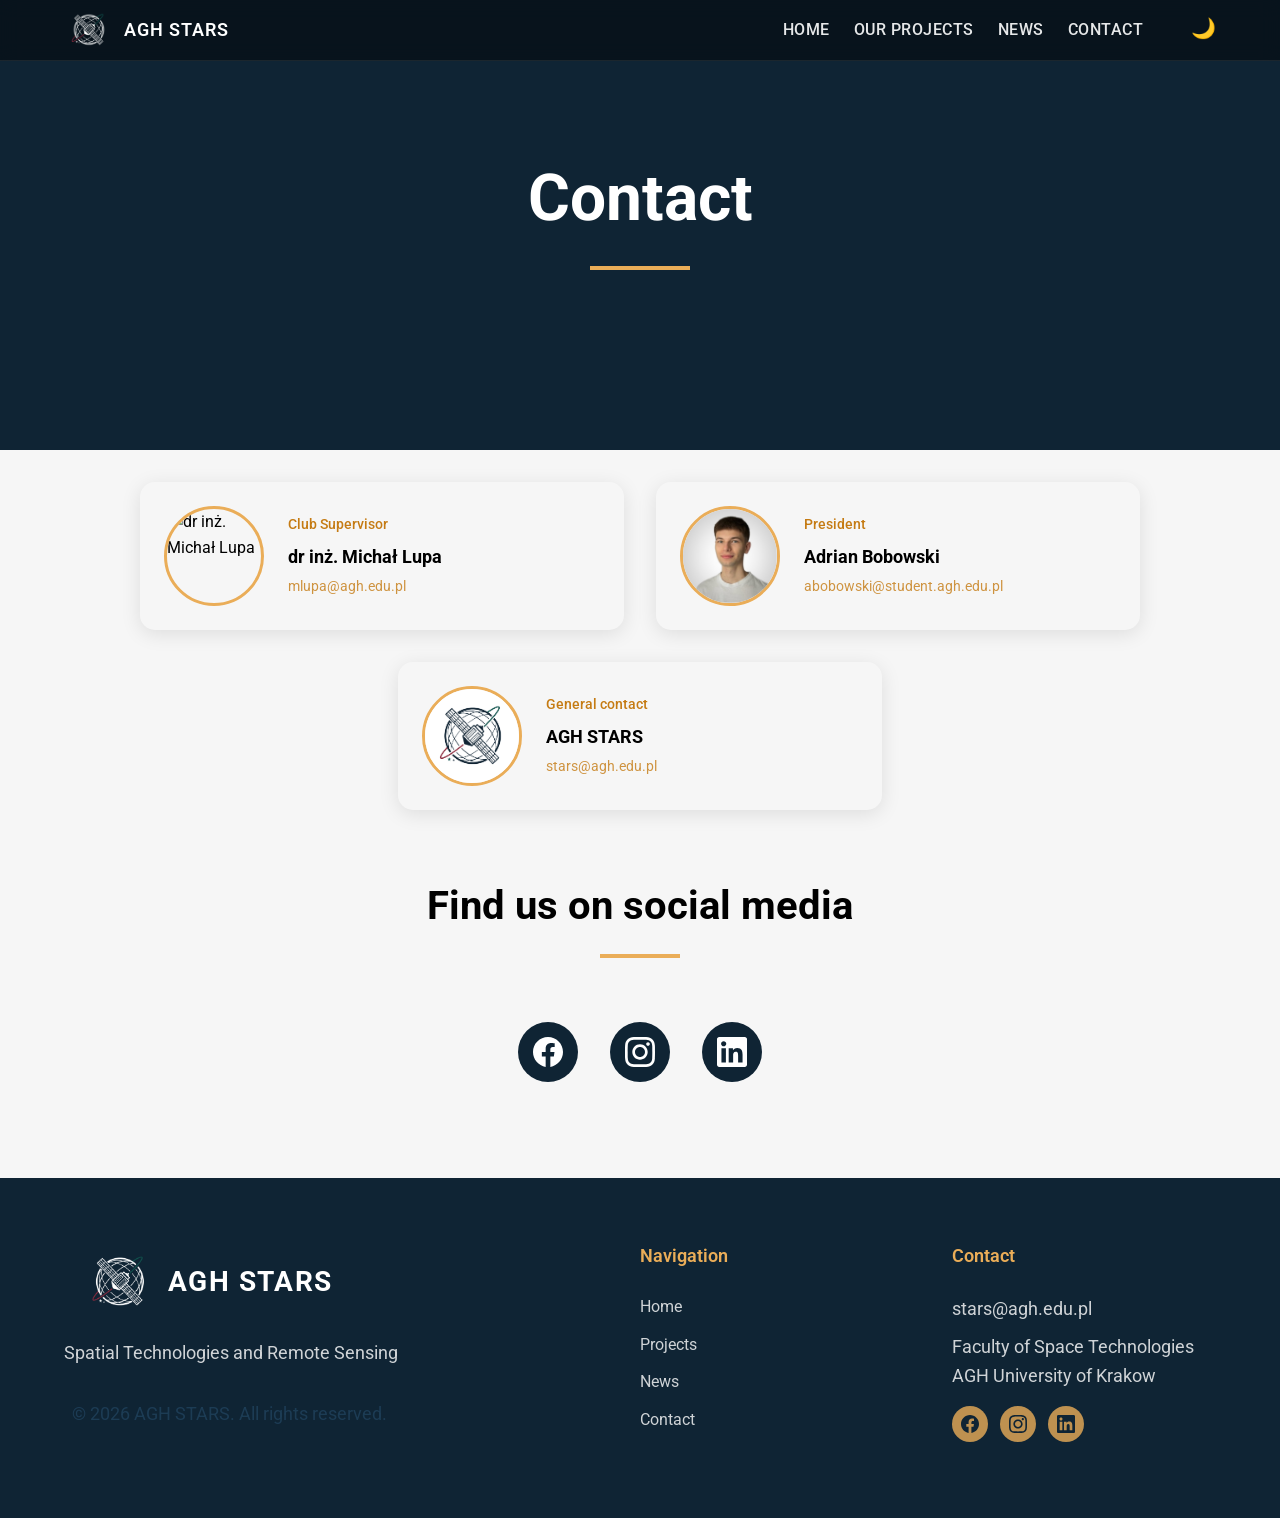
==== commit b56c100d: "board change" ====
--- a/contact.html
+++ b/contact.html
@@ -18,18 +18,7 @@
             <nav class="nav">
                 <ul class="nav-links">
                     <li><a href="index.html">HOME</a></li>
-
-                    <li class="dropdown">
-                        <a href="projects.html" class="dropdown-trigger">OUR PROJECTS</a>
-                        <ul class="dropdown-menu">
-                            <li><a href="project-1.html">Cyanobacteria detection</a></li>
-                            <li><a href="project-2.html">Ambulance access</a></li>
-                            <li><a href="project-3.html">Bees and apiaries</a></li>
-                            <li><a href="project-4.html">Precision agriculture</a></li>
-                            <li><a href="project-5.html">Boat detection</a></li>
-                            <li><a href="project-6.html">Water quality geoportal</a></li>
-                        </ul>
-                    </li>
+                    <li><a href="projects.html">OUR PROJECTS</a></li>
                     <li><a href="news.html">NEWS</a></li>
                     <li><a href="contact.html" class="active">CONTACT</a></li>
                 </ul>
@@ -72,20 +61,11 @@
                 </div>
 
                 <div class="contact-card">
-                    <img src="images/tomek-dąbrowa.jpg" alt="Tomek Dąbrowa">
+                    <img src="images/adrianbobowski.jpg" alt="Adrian Bobowski">
                     <div class="contact-card-info">
                         <span class="role">President</span>
-                        <h3>Tomek Dąbrowa</h3>
-                        <p><a href="mailto:tdabrowa@student.agh.edu.pl">tdabrowa@student.agh.edu.pl</a></p>
-                    </div>
-                </div>
-
-                <div class="contact-card">
-                    <img src="images/martyna-durda.png" alt="Martyna Durda">
-                    <div class="contact-card-info">
-                        <span class="role">Marketing</span>
-                        <h3>Martyna Durda</h3>
-                        <p><a href="mailto:martyna.durda@gmail.com">martyna.durda@gmail.com</a></p>
+                        <h3>Adrian Bobowski</h3>
+                        <p><a href="mailto:abobowski@student.agh.edu.pl">abobowski@student.agh.edu.pl</a></p>
                     </div>
                 </div>
 
--- a/css/styles.css
+++ b/css/styles.css
@@ -958,6 +958,14 @@
     box-shadow: 0 10px 40px rgba(234, 173, 88, 0.3);
 }
 
+@media (min-width: 768px) {
+    .contact-card:last-child {
+        grid-column: 1 / -1;
+        width: calc((100% - 2rem) / 2);
+        justify-self: center;
+    }
+}
+
 .contact-card img {
     width: 100px;
     height: 100px;
@@ -1682,6 +1690,11 @@
         overflow: hidden;
     }
 
+    .projects-slider__slide.swiper-slide-active .project-card__tags {
+        max-height: none;
+        overflow: visible;
+    }
+
     .projects-slider {
         padding: 0;
     }
@@ -1704,7 +1717,7 @@
     }
 }
 
-@media screen and (min-width: 769px) and (max-width: 1024px) {
+@media screen and (min-width: 768px) and (max-width: 1024px) {
     .projects-slider {
         padding-inline: 40px;
     }
